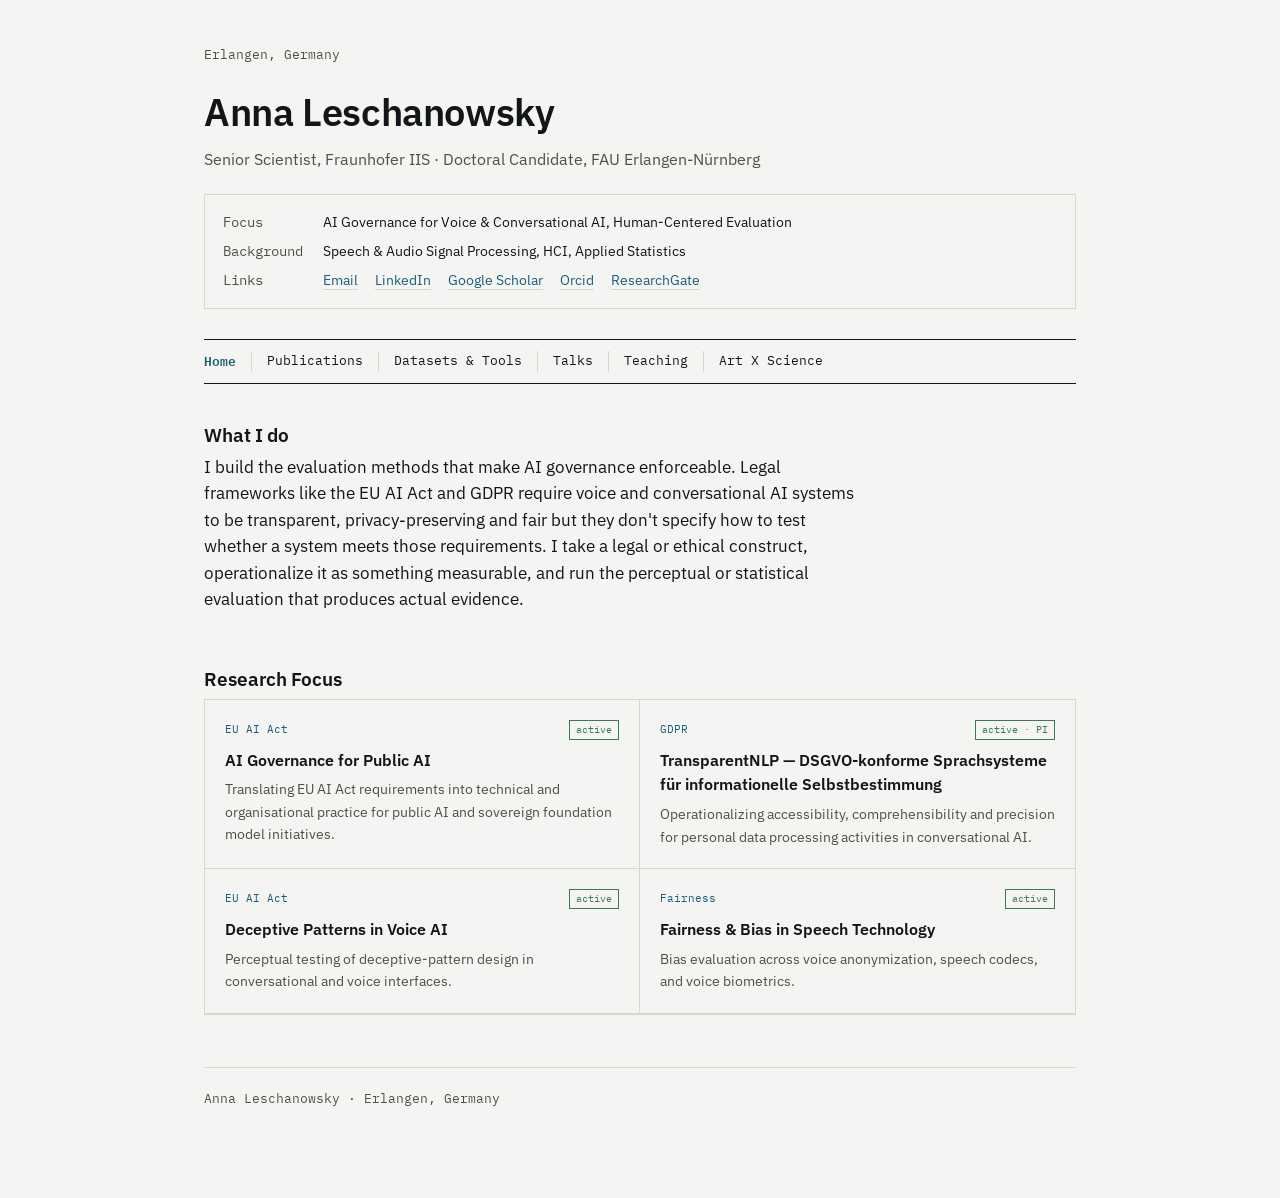
==== index.html @ e93a5f0f "Projects" ====
<!DOCTYPE html>
<html lang="en">
<head>
<meta charset="UTF-8">
<meta name="viewport" content="width=device-width, initial-scale=1">
<title>Anna Leschanowsky</title>
<link rel="preconnect" href="https://fonts.googleapis.com">
<link rel="preconnect" href="https://fonts.gstatic.com" crossorigin>
<link href="https://fonts.googleapis.com/css2?family=IBM+Plex+Sans:wght@400;500;600;700&family=IBM+Plex+Mono:wght@400;500;600&display=swap" rel="stylesheet">
<link rel="stylesheet" href="style.css">
</head>
<body>
<div class="page">

  <div class="topbar">
    <span>Erlangen, Germany</span>
  </div>

  <header class="hero">
    <h1>Anna Leschanowsky</h1>
    <div class="role">Senior Scientist, Fraunhofer IIS · Doctoral Candidate, FAU Erlangen-Nürnberg</div>
  </header>

  <dl class="spec">
    <dt>Focus</dt><dd>AI Governance for Voice &amp; Conversational AI, Human-Centered Evaluation</dd>
    <dt>Background</dt><dd>Speech &amp; Audio Signal Processing, HCI, Applied Statistics</dd>
    <dt>Links</dt><dd>
      <a href="mailto:anna.leschanowsky@iis.fraunhofer.de">Email</a>
      <a href="https://www.linkedin.com/in/anna-leschanowsky" target="_blank" rel="noopener">LinkedIn</a>
      <a href="https://scholar.google.com/citations?user=Ifxo1S4AAAAJ" target="_blank" rel="noopener">Google Scholar</a>
      <a href="https://orcid.org/0000-0003-2994-2336" target="_blank" rel="noopener">Orcid</a>
      <a href="https://www.researchgate.net/profile/Anna-Leschanowsky" target="_blank" rel="noopener">ResearchGate</a>
    </dd>
  </dl>

  <nav class="site-nav">
    <a href="index.html" class="current">Home</a>
    <a href="publications.html">Publications</a>
    <a href="tools.html">Datasets &amp; Tools</a>
    <a href="talks.html">Talks</a>
    <a href="teaching.html">Teaching</a>
    <a href="art.html">Art X Science</a>
  </nav>

  <section class="identity">
    <h2 class="section-title">What I do</h2>
    <p>I build the evaluation methods that make AI governance enforceable. Legal frameworks like the EU AI Act and GDPR require voice and conversational AI systems to be transparent, privacy-preserving and fair but they don't specify how to test whether a system meets those requirements. I take a legal or ethical construct, operationalize it as something measurable, and run the perceptual or statistical evaluation that produces actual evidence.</p>
  </section>

  <section>
    <div class="section-head">
      <h2 class="section-title">Research Focus</h2>
    </div>
    <div class="grid">
      <div class="card">
        <div class="tag-row"><span class="cite">EU AI Act</span><span class="status">active</span></div>
        <h3>AI Governance for Public AI</h3>
        <p>Translating EU AI Act requirements into technical and organisational practice for public AI and sovereign foundation model initiatives.</p>
      </div>
      <div class="card">
        <div class="tag-row"><span class="cite">GDPR</span><span class="status">active · PI</span></div>
        <h3>TransparentNLP — DSGVO-konforme Sprachsysteme für informationelle Selbstbestimmung</h3>
        <p>Operationalizing accessibility, comprehensibility and precision for personal data processing activities in conversational AI.</p>
      </div>
      <div class="card">
        <div class="tag-row"><span class="cite">EU AI Act</span><span class="status">active</span></div>
        <h3>Deceptive Patterns in Voice AI</h3>
        <p>Perceptual testing of deceptive-pattern design in conversational and voice interfaces.</p>
      </div>
      <div class="card">
        <div class="tag-row"><span class="cite">Fairness</span><span class="status">active</span></div>
        <h3>Fairness &amp; Bias in Speech Technology</h3>
        <p>Bias evaluation across voice anonymization, speech codecs, and voice biometrics.</p>
      </div>
    </div>
  </section>

  <footer>
    <span>Anna Leschanowsky · Erlangen, Germany</span>
  </footer>

</div>
</body>
</html>
---- style.css ----
:root{
  --bg:#F4F5F2;
  --ink:#12151A;
  --ink-soft:#4B5049;
  --line:#D5D8D0;
  --accent:#1D5C79;
  --accent2:#3B7A57;
  --badge:#B3792D;
}
*{box-sizing:border-box;}
html{scroll-behavior:smooth;}
body{
  margin:0;
  background:var(--bg);
  color:var(--ink);
  font-family:"IBM Plex Sans", sans-serif;
  font-size:16.5px;
  line-height:1.6;
  -webkit-font-smoothing:antialiased;
}
a{color:var(--accent);}
a:hover{color:var(--ink);}
a:focus-visible{outline:2px solid var(--accent); outline-offset:3px;}
code, .mono{font-family:"IBM Plex Mono", monospace;}

.page{
  max-width:920px;
  margin:0 auto;
  padding:44px 24px 90px;
}

/* ---------- Topbar ---------- */
.topbar{
  display:flex;
  justify-content:space-between;
  align-items:baseline;
  flex-wrap:wrap;
  gap:10px;
  font-family:"IBM Plex Mono", monospace;
  font-size:12.5px;
  color:var(--ink-soft);
  margin-bottom:18px;
}
.topbar a{color:var(--ink-soft); text-decoration:none; border-bottom:1px solid var(--line);}
.topbar a:hover{color:var(--accent); border-bottom-color:var(--accent);}

header.hero h1{
  font-size:clamp(28px, 5vw, 38px);
  font-weight:600;
  margin:0 0 4px;
  letter-spacing:-0.01em;
}
header.hero .role{
  font-size:15.5px;
  color:var(--ink-soft);
  margin-bottom:22px;
}

/* Spec table */
.spec{
  display:grid;
  grid-template-columns:max-content 1fr;
  gap:7px 20px;
  font-size:14px;
  border:1px solid var(--line);
  padding:16px 18px;
  margin-bottom:30px;
}
.spec dt{
  font-family:"IBM Plex Mono", monospace;
  color:var(--ink-soft);
  white-space:nowrap;
}
.spec dd{margin:0;}
.spec dd a{margin-right:14px; text-decoration:none; border-bottom:1px solid var(--line);}
.spec dd a:hover{border-bottom-color:var(--accent); color:var(--accent);}

/* Site nav */
.site-nav{
  display:flex;
  flex-wrap:wrap;
  font-family:"IBM Plex Mono", monospace;
  font-size:13px;
  border-top:1px solid var(--ink);
  border-bottom:1px solid var(--ink);
  padding:11px 0;
  margin-bottom:36px;
}
.site-nav a{
  color:var(--ink);
  text-decoration:none;
  padding:0 15px;
  border-left:1px solid var(--line);
}
.site-nav a:first-child{border-left:none; padding-left:0;}
.site-nav a:hover{color:var(--accent);}
.site-nav a.current{color:var(--accent); font-weight:600;}

h2.section-title{
  font-size:19px;
  font-weight:600;
  margin:0 0 4px;
}
p.section-sub{
  font-size:14px;
  color:var(--ink-soft);
  margin:0 0 20px;
  max-width:64ch;
}
section{margin-bottom:52px;}

/* Identity statement */
.identity p{
  font-size:16.5px;
  max-width:66ch;
  margin:0 0 14px;
}
.identity p.detail{
  font-size:14.5px;
  color:var(--ink-soft);
}

/* Pipeline diagram */
.pipeline{
  display:flex;
  align-items:stretch;
  gap:0;
  flex-wrap:wrap;
  margin:26px 0 8px;
  border:1px solid var(--line);
}
.pipeline .step{
  flex:1 1 0;
  min-width:150px;
  padding:16px 16px;
  border-right:1px solid var(--line);
  position:relative;
}
.pipeline .step:last-child{border-right:none;}
.pipeline .step .k{
  font-family:"IBM Plex Mono", monospace;
  font-size:10.5px;
  color:var(--accent);
  display:block;
  margin-bottom:6px;
}
.pipeline .step .v{
  font-size:14px;
  line-height:1.4;
}
.pipeline .step::after{
  content:"→";
  position:absolute;
  right:-11px;
  top:50%;
  transform:translateY(-50%);
  color:var(--ink-soft);
  font-size:14px;
  z-index:1;
}
.pipeline .step:last-child::after{content:"";}
@media (max-width:700px){
  .pipeline{flex-direction:column;}
  .pipeline .step{border-right:none; border-bottom:1px solid var(--line);}
  .pipeline .step:last-child{border-bottom:none;}
  .pipeline .step::after{content:"↓"; right:auto; left:16px; top:auto; bottom:-11px;}
  .pipeline .step:last-child::after{content:"";}
}
.pipeline-example{
  font-family:"IBM Plex Mono", monospace;
  font-size:12px;
  color:var(--ink-soft);
  margin-bottom:40px;
}

/* Focus grid */
.grid{
  display:grid;
  grid-template-columns:1fr 1fr;
  gap:0;
  border:1px solid var(--line);
}
.card{
  padding:20px;
  border-right:1px solid var(--line);
  border-bottom:1px solid var(--line);
}
.grid .card:nth-child(2n){border-right:none;}
@media (max-width:640px){
  .grid{grid-template-columns:1fr;}
  .card{border-right:none;}
}
.card .tag-row{
  display:flex;
  justify-content:space-between;
  align-items:baseline;
  margin-bottom:8px;
  gap:8px;
}
.card .cite{
  font-family:"IBM Plex Mono", monospace;
  font-size:11px;
  color:var(--accent);
}
.card .status{
  font-family:"IBM Plex Mono", monospace;
  font-size:10px;
  color:var(--accent2);
  border:1px solid var(--accent2);
  padding:1px 6px;
  white-space:nowrap;
}
.card h3{
  font-size:15.5px;
  font-weight:600;
  margin:0 0 6px;
}
.card p{
  font-size:14px;
  color:var(--ink-soft);
  margin:0;
}
.card .stack{
  margin-top:10px;
  font-family:"IBM Plex Mono", monospace;
  font-size:11px;
  color:var(--ink-soft);
}

/* Toolkit tags */
.toolkit{
  display:flex;
  flex-wrap:wrap;
  gap:8px;
}
.toolkit span{
  font-family:"IBM Plex Mono", monospace;
  font-size:12px;
  border:1px solid var(--line);
  padding:4px 9px;
  color:var(--ink-soft);
}

/* Changelog (publications) */
.changelog-group{margin-bottom:30px;}
.changelog-group h3{
  font-family:"IBM Plex Mono", monospace;
  font-size:13px;
  font-weight:600;
  color:var(--ink);
  border-bottom:1px solid var(--ink);
  padding-bottom:6px;
  margin:0 0 4px;
}
.entry{
  display:grid;
  grid-template-columns:96px 1fr;
  gap:4px 18px;
  padding:14px 0;
  border-bottom:1px solid var(--line);
}
.changelog-group .entry:first-of-type{border-top:none;}
.entry .tag{
  font-family:"IBM Plex Mono", monospace;
  font-size:11.5px;
  color:var(--accent);
  padding-top:2px;
}
.entry .body h4{
  font-size:15px;
  font-weight:500;
  margin:0 0 4px;
  line-height:1.4;
}
.entry .body h4 a{color:var(--ink); text-decoration:none;}
.entry .body h4 a:hover{color:var(--accent);}
.entry .body .links{
  font-family:"IBM Plex Mono", monospace;
  font-size:11.5px;
}
.entry .body .links a{margin-right:12px; text-decoration:none;}
.entry .body .badge{color:var(--badge);}
@media (max-width:520px){
  .entry{grid-template-columns:1fr;}
}

/* teaser links */
.teaser-link{
  font-family:"IBM Plex Mono", monospace;
  font-size:12.5px;
  text-decoration:none;
  color:var(--ink-soft);
}
.teaser-link:hover{color:var(--accent);}
.section-head{
  display:flex;
  justify-content:space-between;
  align-items:baseline;
  gap:10px;
  flex-wrap:wrap;
}

/* Course blocks (full seminar descriptions) */
.course{
  border:1px solid var(--line);
  padding:20px 22px;
  margin-bottom:16px;
}
.course h3{
  font-size:16px;
  font-weight:600;
  margin:0 0 4px;
}
.course .meta{
  font-family:"IBM Plex Mono", monospace;
  font-size:12px;
  color:var(--accent);
  margin-bottom:10px;
}
.course p{
  font-size:14.5px;
  color:var(--ink-soft);
  margin:0;
  max-width:70ch;
}

/* Plain list (student supervision, etc.) */
ul.plain-list{
  list-style:none;
  margin:0;
  padding:0;
}
ul.plain-list li{
  padding:9px 0;
  border-top:1px solid var(--line);
  font-size:14.5px;
  display:flex;
  justify-content:space-between;
  flex-wrap:wrap;
  gap:6px;
}
ul.plain-list li:first-child{border-top:none;}
ul.plain-list li .role{
  font-family:"IBM Plex Mono", monospace;
  font-size:12.5px;
  color:var(--ink-soft);
}

.entry .body .authors{
  font-family:"IBM Plex Mono", monospace;
  font-size:12px;
  color:var(--ink-soft);
  margin:2px 0 6px;
  line-height:1.5;
}

footer{
  font-family:"IBM Plex Mono", monospace;
  font-size:12.5px;
  color:var(--ink-soft);
  border-top:1px solid var(--line);
  padding-top:20px;
  margin-top:50px;
  display:flex;
  justify-content:space-between;
  flex-wrap:wrap;
  gap:10px;
}
footer a{color:var(--ink-soft);}
footer a:hover{color:var(--accent);}
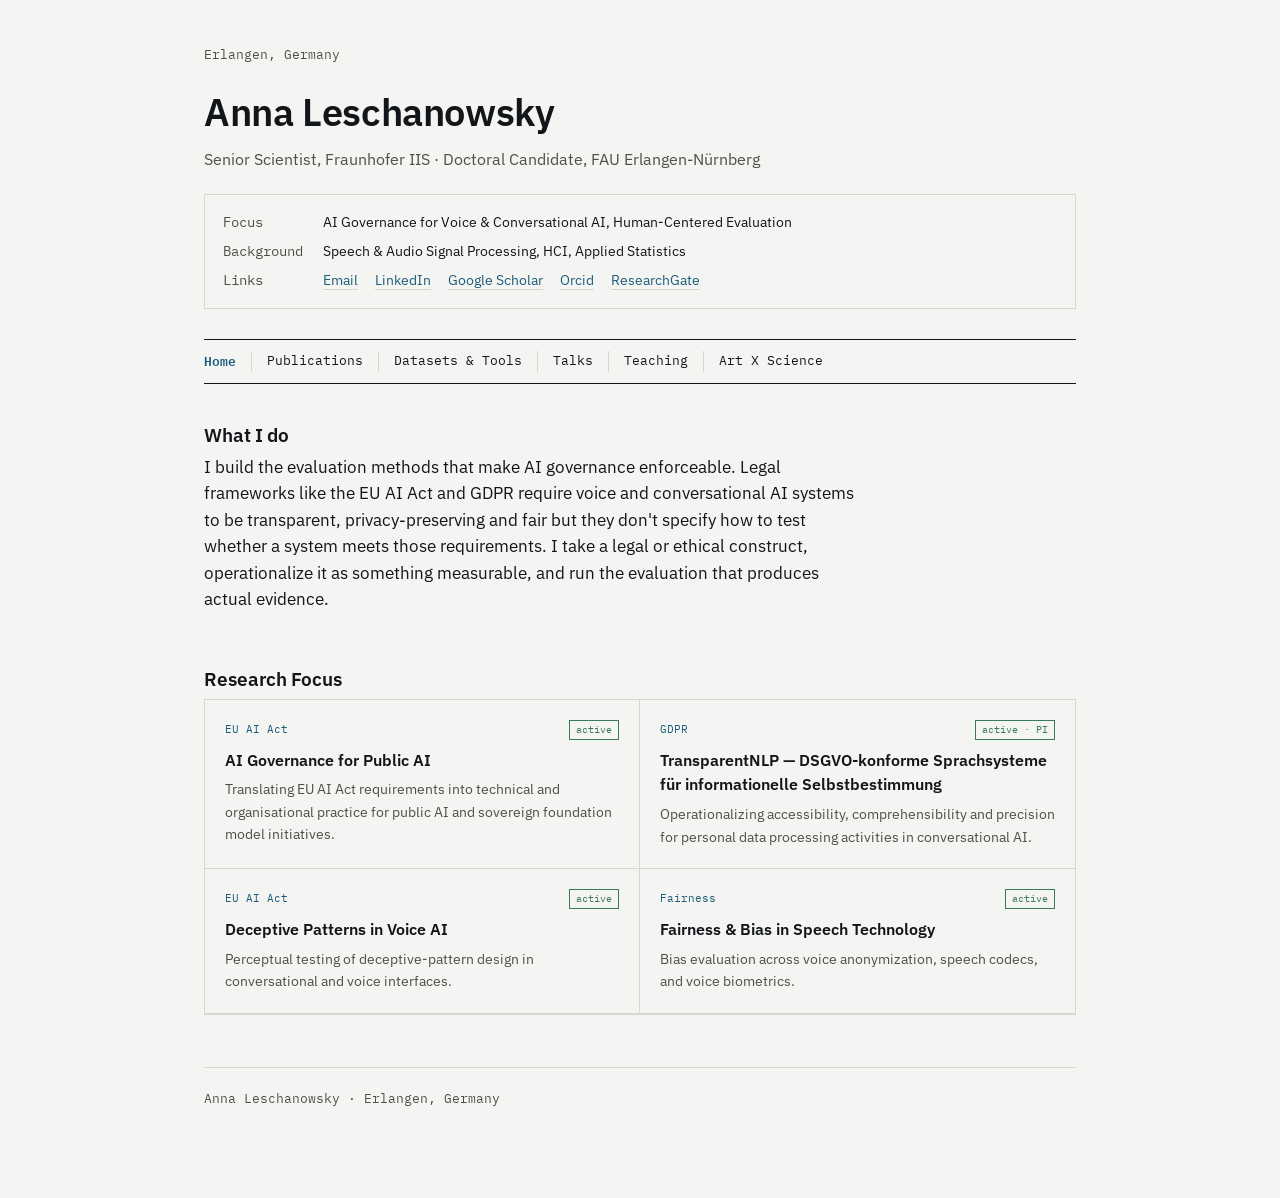
==== commit 8a2ba56a: "Remove Google API" ====
--- a/index.html
+++ b/index.html
@@ -4,9 +4,6 @@
 <meta charset="UTF-8">
 <meta name="viewport" content="width=device-width, initial-scale=1">
 <title>Anna Leschanowsky</title>
-<link rel="preconnect" href="https://fonts.googleapis.com">
-<link rel="preconnect" href="https://fonts.gstatic.com" crossorigin>
-<link href="https://fonts.googleapis.com/css2?family=IBM+Plex+Sans:wght@400;500;600;700&family=IBM+Plex+Mono:wght@400;500;600&display=swap" rel="stylesheet">
 <link rel="stylesheet" href="style.css">
 </head>
 <body>
@@ -44,7 +41,7 @@
 
   <section class="identity">
     <h2 class="section-title">What I do</h2>
-    <p>I build the evaluation methods that make AI governance enforceable. Legal frameworks like the EU AI Act and GDPR require voice and conversational AI systems to be transparent, privacy-preserving and fair but they don't specify how to test whether a system meets those requirements. I take a legal or ethical construct, operationalize it as something measurable, and run the perceptual or statistical evaluation that produces actual evidence.</p>
+    <p>I build the evaluation methods that make AI governance enforceable. Legal frameworks like the EU AI Act and GDPR require voice and conversational AI systems to be transparent, privacy-preserving and fair but they don't specify how to test whether a system meets those requirements. I take a legal or ethical construct, operationalize it as something measurable, and run the evaluation that produces actual evidence.</p>
   </section>
 
   <section>
--- a/style.css
+++ b/style.css
@@ -1,3 +1,53 @@
+@font-face{
+  font-family:"IBM Plex Sans";
+  src:url("fonts/ibm-plex-sans-400.woff2") format("woff2");
+  font-weight:400;
+  font-style:normal;
+  font-display:swap;
+}
+@font-face{
+  font-family:"IBM Plex Sans";
+  src:url("fonts/ibm-plex-sans-500.woff2") format("woff2");
+  font-weight:500;
+  font-style:normal;
+  font-display:swap;
+}
+@font-face{
+  font-family:"IBM Plex Sans";
+  src:url("fonts/ibm-plex-sans-600.woff2") format("woff2");
+  font-weight:600;
+  font-style:normal;
+  font-display:swap;
+}
+@font-face{
+  font-family:"IBM Plex Sans";
+  src:url("fonts/ibm-plex-sans-700.woff2") format("woff2");
+  font-weight:700;
+  font-style:normal;
+  font-display:swap;
+}
+@font-face{
+  font-family:"IBM Plex Mono";
+  src:url("fonts/ibm-plex-mono-400.woff2") format("woff2");
+  font-weight:400;
+  font-style:normal;
+  font-display:swap;
+}
+@font-face{
+  font-family:"IBM Plex Mono";
+  src:url("fonts/ibm-plex-mono-500.woff2") format("woff2");
+  font-weight:500;
+  font-style:normal;
+  font-display:swap;
+}
+@font-face{
+  font-family:"IBM Plex Mono";
+  src:url("fonts/ibm-plex-mono-600.woff2") format("woff2");
+  font-weight:600;
+  font-style:normal;
+  font-display:swap;
+}
+
 :root{
   --bg:#F4F5F2;
   --ink:#12151A;
@@ -354,6 +404,16 @@
   line-height:1.5;
 }
 
+.card img{
+  display:block;
+  width:100%;
+  height:auto;
+  max-height:420px;
+  object-fit:cover;
+  border:1px solid var(--line);
+  margin:12px 0;
+}
+
 footer{
   font-family:"IBM Plex Mono", monospace;
   font-size:12.5px;
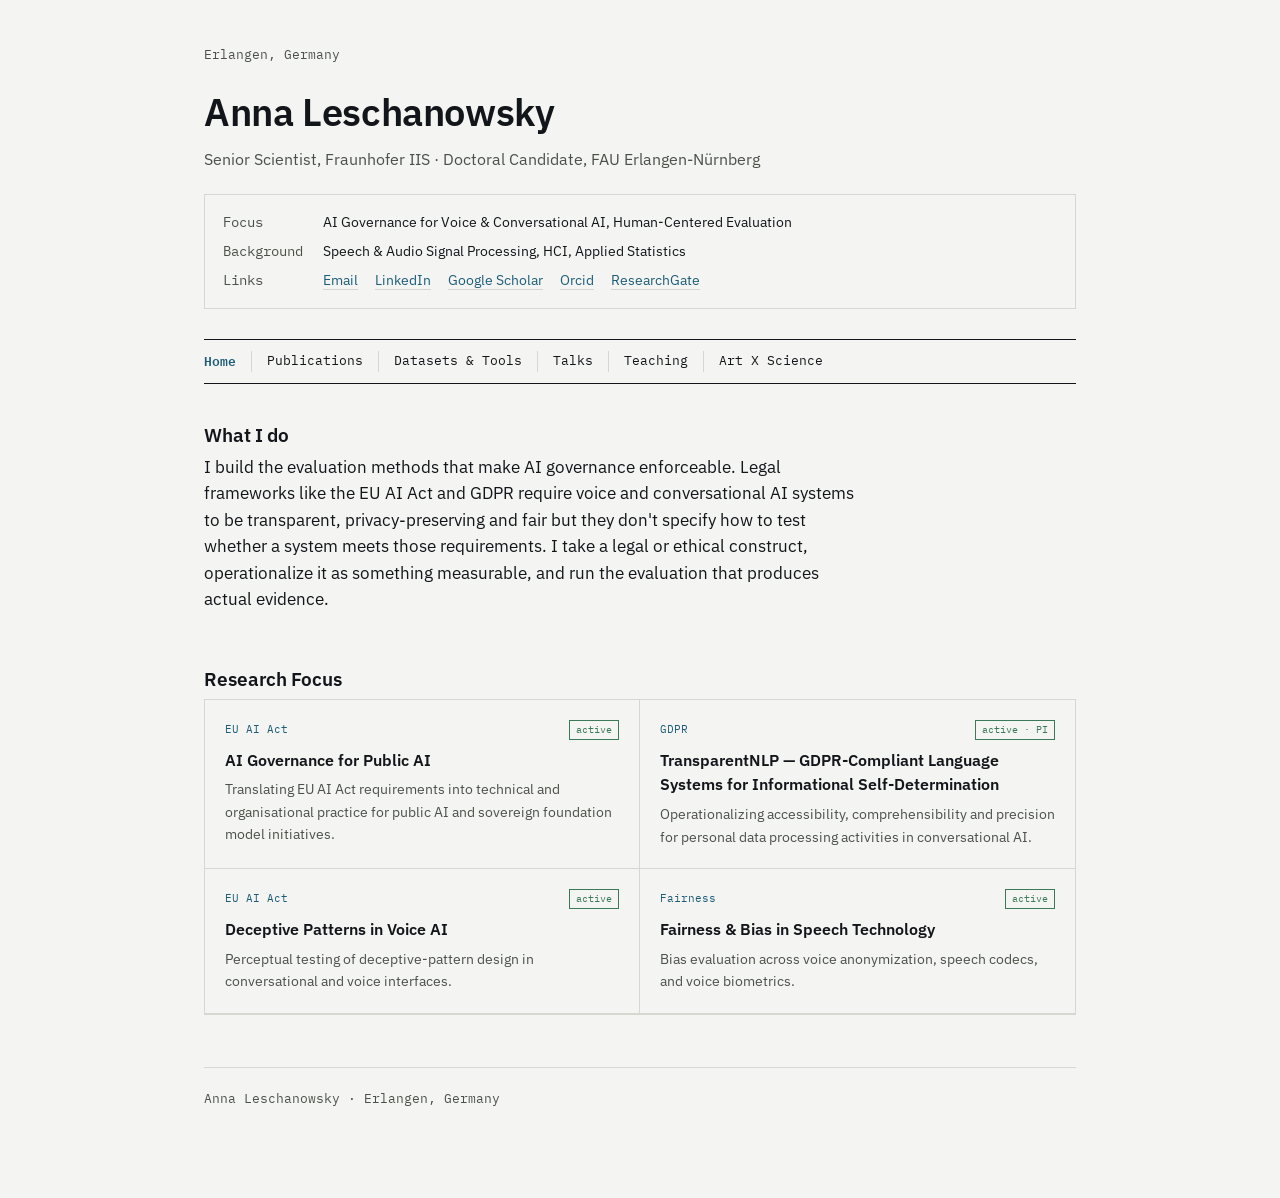
==== commit 99c5ff96: "Publication Update" ====
--- a/index.html
+++ b/index.html
@@ -56,7 +56,7 @@
       </div>
       <div class="card">
         <div class="tag-row"><span class="cite">GDPR</span><span class="status">active · PI</span></div>
-        <h3>TransparentNLP — DSGVO-konforme Sprachsysteme für informationelle Selbstbestimmung</h3>
+        <h3>TransparentNLP — GDPR-Compliant Language Systems for Informational Self-Determination</h3>
         <p>Operationalizing accessibility, comprehensibility and precision for personal data processing activities in conversational AI.</p>
       </div>
       <div class="card">
--- a/style.css
+++ b/style.css
@@ -56,6 +56,8 @@
   --accent:#1D5C79;
   --accent2:#3B7A57;
   --badge:#B3792D;
+  --theme-policy:#6B4058;
+  --theme-methods:#8A8D86;
 }
 *{box-sizing:border-box;}
 html{scroll-behavior:smooth;}
@@ -427,4 +429,4 @@
   gap:10px;
 }
 footer a{color:var(--ink-soft);}
-footer a:hover{color:var(--accent);}
+footer a:hover{color:var(--accent);}
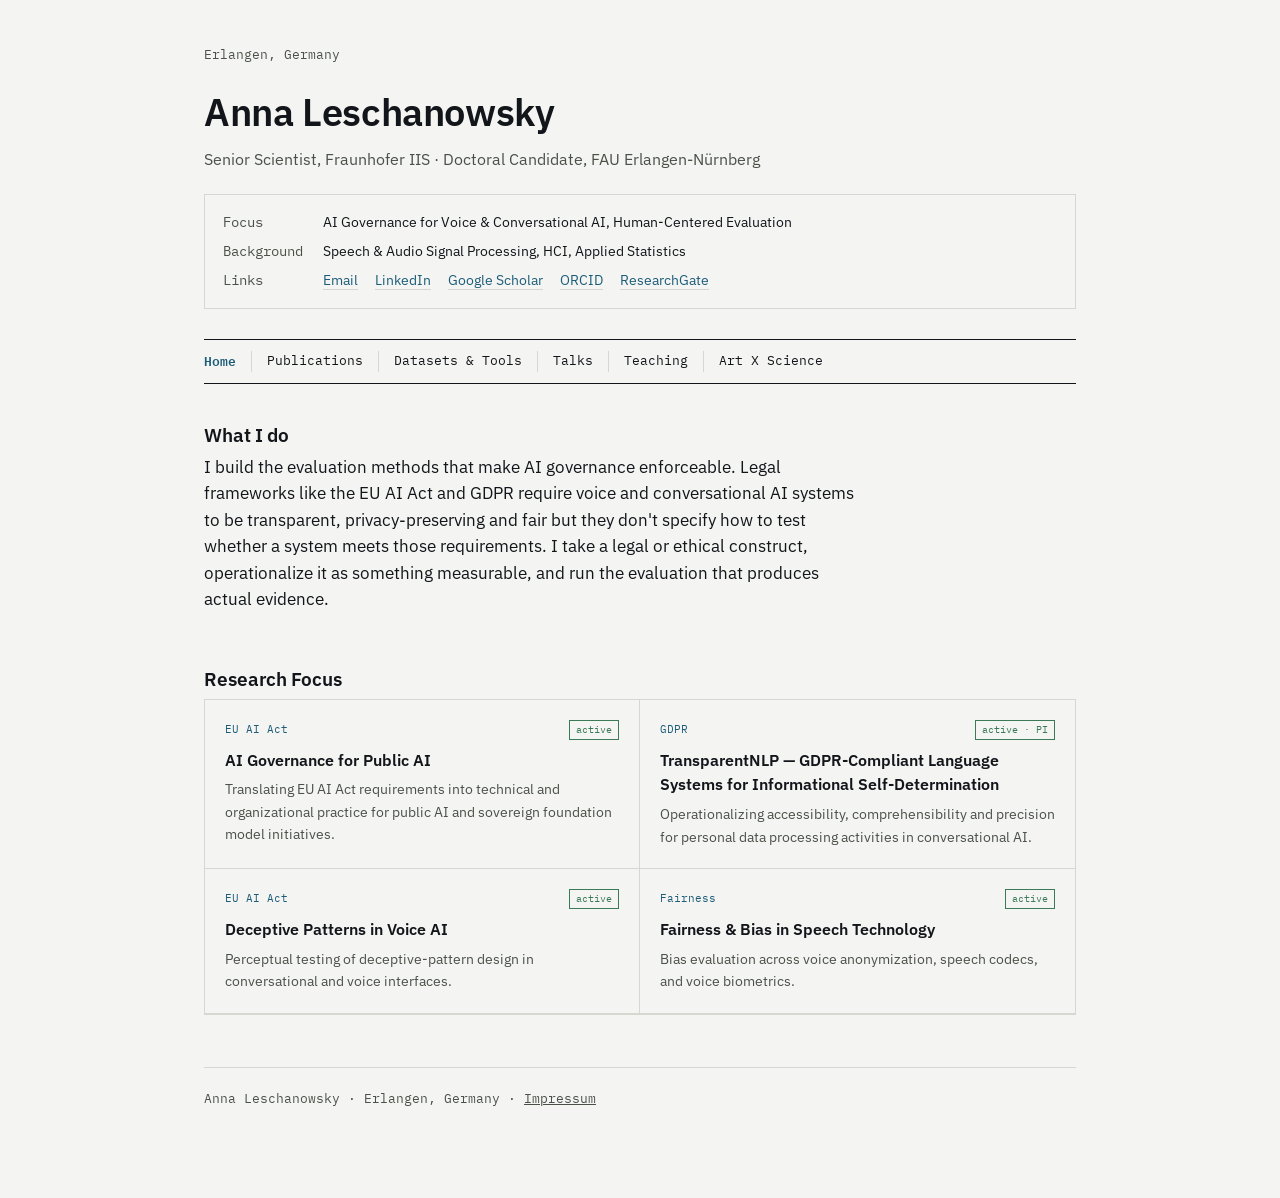
==== commit 2d0bb8fd: "Update pages" ====
--- a/index.html
+++ b/index.html
@@ -22,10 +22,10 @@
     <dt>Focus</dt><dd>AI Governance for Voice &amp; Conversational AI, Human-Centered Evaluation</dd>
     <dt>Background</dt><dd>Speech &amp; Audio Signal Processing, HCI, Applied Statistics</dd>
     <dt>Links</dt><dd>
-      <a href="mailto:anna.leschanowsky@iis.fraunhofer.de">Email</a>
+      <a href="mailto:anna.leschanowsky@fau.de">Email</a>
       <a href="https://www.linkedin.com/in/anna-leschanowsky" target="_blank" rel="noopener">LinkedIn</a>
       <a href="https://scholar.google.com/citations?user=Ifxo1S4AAAAJ" target="_blank" rel="noopener">Google Scholar</a>
-      <a href="https://orcid.org/0000-0003-2994-2336" target="_blank" rel="noopener">Orcid</a>
+      <a href="https://orcid.org/0000-0003-2994-2336" target="_blank" rel="noopener">ORCID</a>
       <a href="https://www.researchgate.net/profile/Anna-Leschanowsky" target="_blank" rel="noopener">ResearchGate</a>
     </dd>
   </dl>
@@ -52,7 +52,7 @@
       <div class="card">
         <div class="tag-row"><span class="cite">EU AI Act</span><span class="status">active</span></div>
         <h3>AI Governance for Public AI</h3>
-        <p>Translating EU AI Act requirements into technical and organisational practice for public AI and sovereign foundation model initiatives.</p>
+        <p>Translating EU AI Act requirements into technical and organizational practice for public AI and sovereign foundation model initiatives.</p>
       </div>
       <div class="card">
         <div class="tag-row"><span class="cite">GDPR</span><span class="status">active · PI</span></div>
@@ -73,7 +73,7 @@
   </section>
 
   <footer>
-    <span>Anna Leschanowsky · Erlangen, Germany</span>
+    <span>Anna Leschanowsky · Erlangen, Germany · <a href="impressum.html">Impressum</a></span>
   </footer>
 
 </div>
--- a/style.css
+++ b/style.css
@@ -416,6 +416,24 @@
   margin:12px 0;
 }
 
+.quote{
+  border-left:3px solid var(--accent);
+  padding:10px 18px;
+  margin:16px 0;
+  font-style:italic;
+  color:var(--ink-soft);
+  font-size:15px;
+  line-height:1.6;
+}
+.quote .attribution{
+  display:block;
+  margin-top:8px;
+  font-style:normal;
+  font-family:"IBM Plex Mono",monospace;
+  font-size:12px;
+  color:var(--ink-soft);
+}
+
 footer{
   font-family:"IBM Plex Mono", monospace;
   font-size:12.5px;
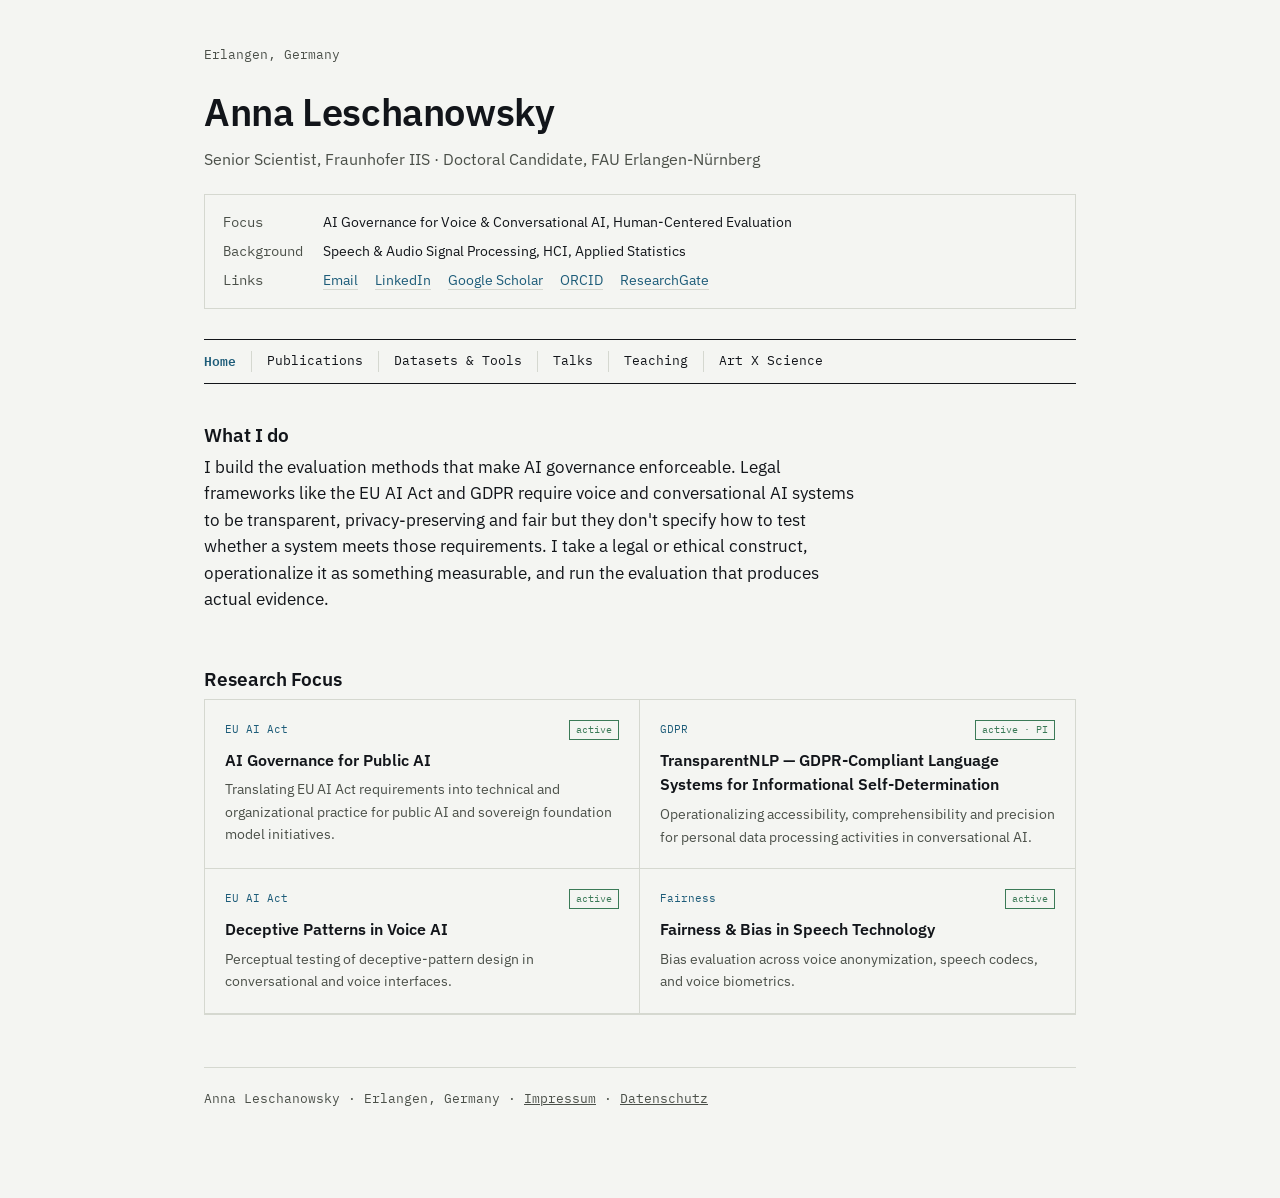
==== commit 3a305dae: "Update pages" ====
--- a/index.html
+++ b/index.html
@@ -73,7 +73,7 @@
   </section>
 
   <footer>
-    <span>Anna Leschanowsky · Erlangen, Germany · <a href="impressum.html">Impressum</a></span>
+    <span>Anna Leschanowsky · Erlangen, Germany · <a href="impressum.html">Impressum</a> · <a href="datenschutz.html">Datenschutz</a></span>
   </footer>
 
 </div>
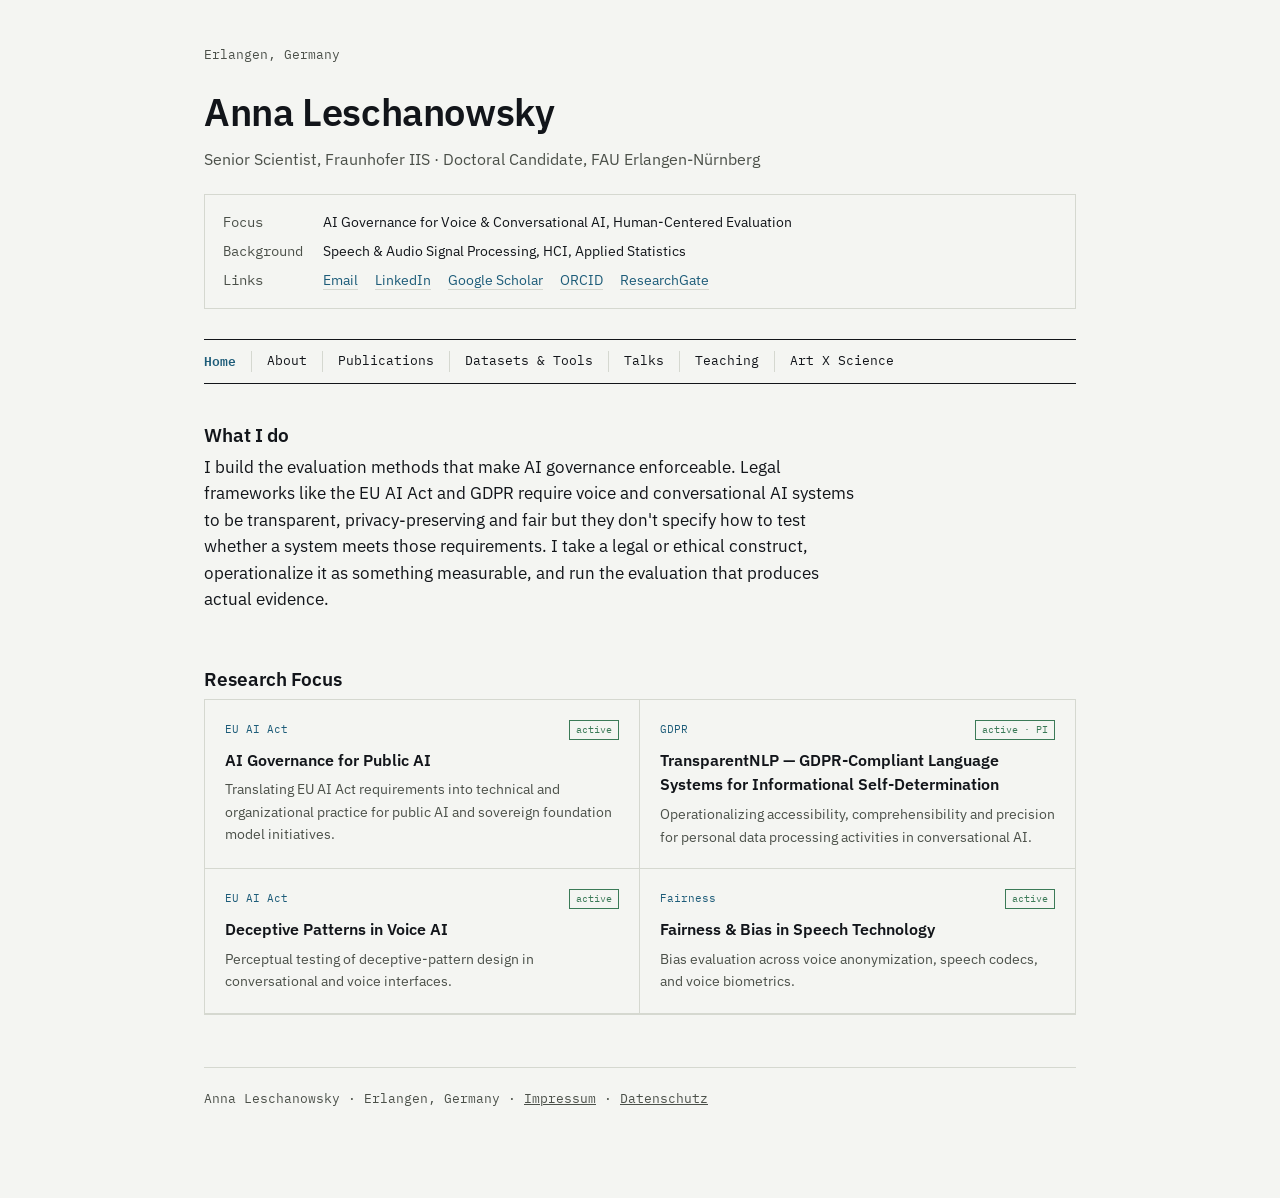
==== commit 84c9fca2: "Add about.html" ====
--- a/index.html
+++ b/index.html
@@ -32,6 +32,7 @@
 
   <nav class="site-nav">
     <a href="index.html" class="current">Home</a>
+    <a href="about.html">About</a>
     <a href="publications.html">Publications</a>
     <a href="tools.html">Datasets &amp; Tools</a>
     <a href="talks.html">Talks</a>
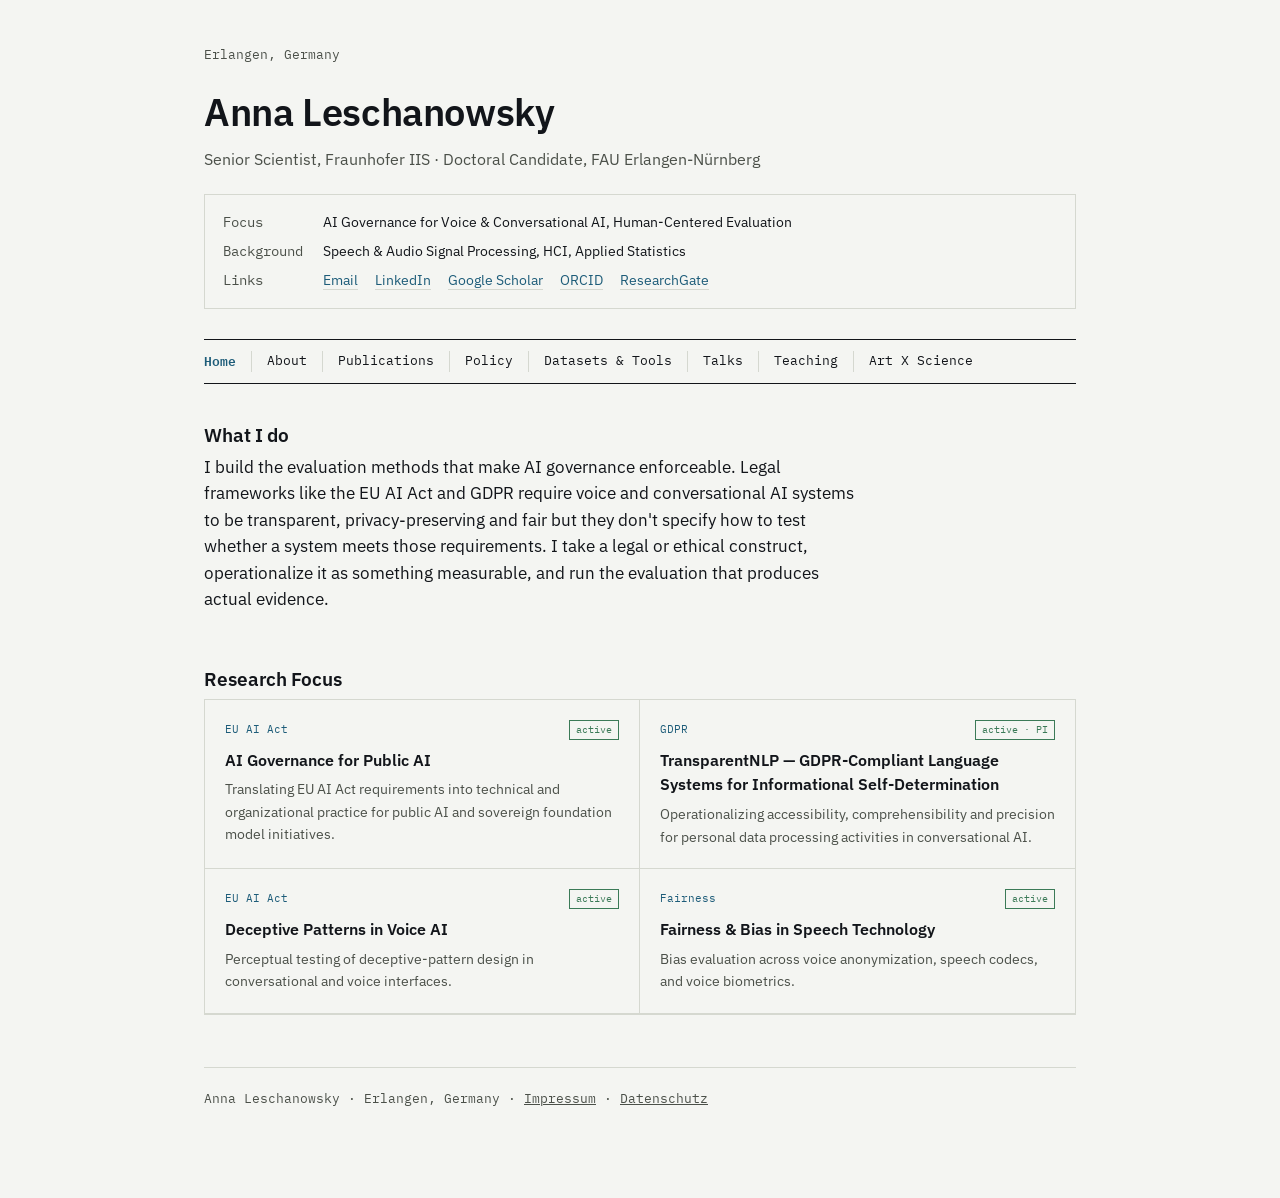
==== commit e375ff36: "Add policy page" ====
--- a/index.html
+++ b/index.html
@@ -34,6 +34,7 @@
     <a href="index.html" class="current">Home</a>
     <a href="about.html">About</a>
     <a href="publications.html">Publications</a>
+    <a href="policy.html">Policy</a>
     <a href="tools.html">Datasets &amp; Tools</a>
     <a href="talks.html">Talks</a>
     <a href="teaching.html">Teaching</a>
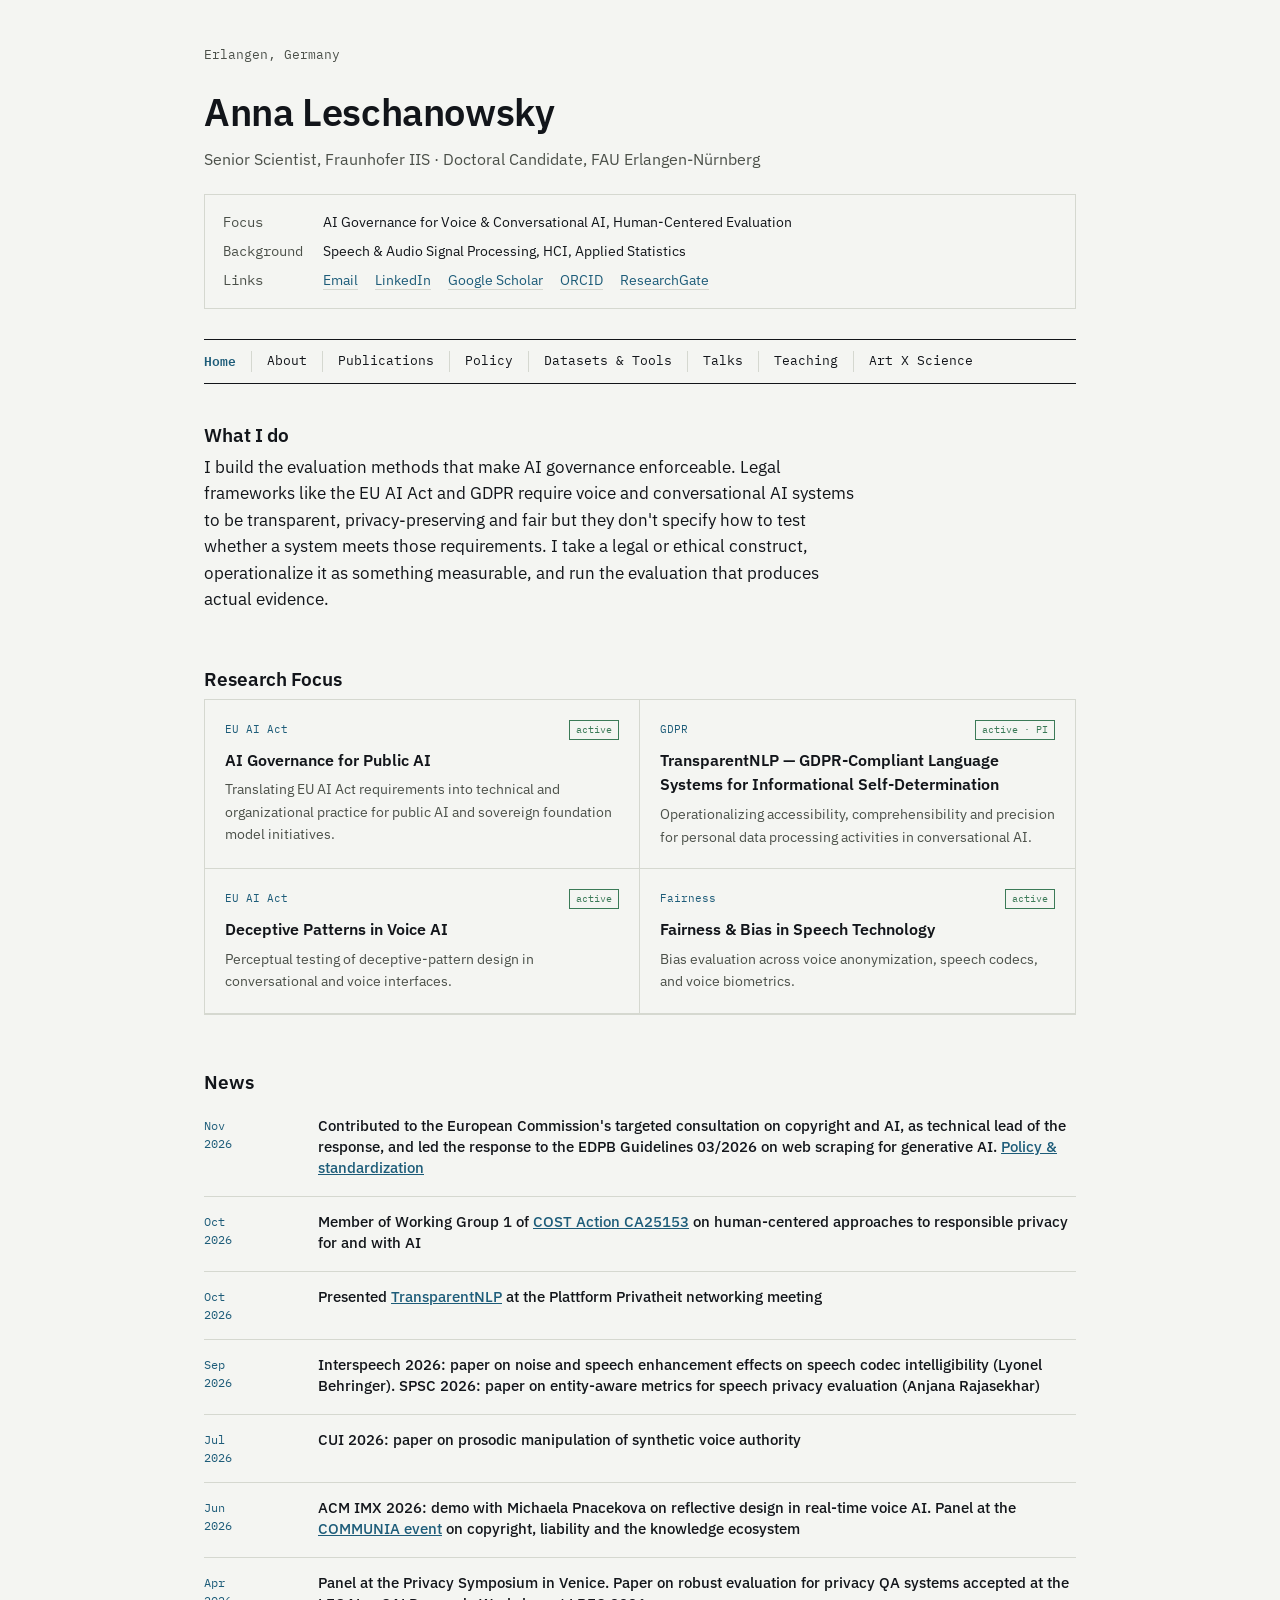
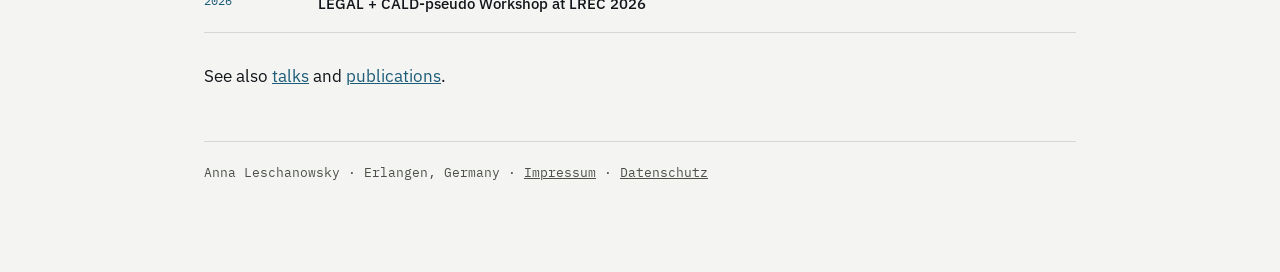
==== commit 87706c47: "Update index" ====
--- a/index.html
+++ b/index.html
@@ -74,6 +74,43 @@
     </div>
   </section>
 
+  <section>
+    <div class="section-head">
+      <h2 class="section-title">News</h2>
+    </div>
+    <div class="changelog-group">
+      <div class="entry">
+        <div class="tag">Nov<br>2026</div>
+        <div class="body"><h4>Contributed to the European Commission's targeted consultation on copyright and AI, as technical lead of the response, and led the response to the EDPB Guidelines 03/2026 on web scraping for generative AI. <a style="color:var(--accent);text-decoration:underline;font-weight:inherit" href="policy.html">Policy &amp; standardization</a></h4></div>
+      </div>
+      <div class="entry">
+        <div class="tag">Oct<br>2026</div>
+        <div class="body"><h4>Member of Working Group 1 of <a style="color:var(--accent);text-decoration:underline;font-weight:inherit" href="https://www.cost.eu/actions/CA25153/#tabs+Name:Description" target="_blank" rel="noopener">COST Action CA25153</a> on human-centered approaches to responsible privacy for and with AI</h4></div>
+      </div>
+      <div class="entry">
+        <div class="tag">Oct<br>2026</div>
+        <div class="body"><h4>Presented <a style="color:var(--accent);text-decoration:underline;font-weight:inherit" href="https://www.forschung-it-sicherheit-kommunikationssysteme.de/projekte/transparentnlp" target="_blank" rel="noopener">TransparentNLP</a> at the Plattform Privatheit networking meeting</h4></div>
+      </div>
+      <div class="entry">
+        <div class="tag">Sep<br>2026</div>
+        <div class="body"><h4>Interspeech 2026: paper on noise and speech enhancement effects on speech codec intelligibility (Lyonel Behringer). SPSC 2026: paper on entity-aware metrics for speech privacy evaluation (Anjana Rajasekhar)</h4></div>
+      </div>
+      <div class="entry">
+        <div class="tag">Jul<br>2026</div>
+        <div class="body"><h4>CUI 2026: paper on prosodic manipulation of synthetic voice authority</h4></div>
+      </div>
+      <div class="entry">
+        <div class="tag">Jun<br>2026</div>
+        <div class="body"><h4>ACM IMX 2026: demo with Michaela Pnacekova on reflective design in real-time voice AI. Panel at the <a style="color:var(--accent);text-decoration:underline;font-weight:inherit" href="https://communia-association.org/event/copyright-liability-and-the-knowledge-ecosystem/" target="_blank" rel="noopener">COMMUNIA event</a> on copyright, liability and the knowledge ecosystem</h4></div>
+      </div>
+      <div class="entry">
+        <div class="tag">Apr<br>2026</div>
+        <div class="body"><h4>Panel at the Privacy Symposium in Venice. Paper on robust evaluation for privacy QA systems accepted at the LEGAL + CALD-pseudo Workshop at LREC 2026</h4></div>
+      </div>
+    </div>
+    <p><span class="role">See also <a href="talks.html">talks</a> and <a href="publications.html">publications</a>.</span></p>
+  </section>
+
   <footer>
     <span>Anna Leschanowsky · Erlangen, Germany · <a href="impressum.html">Impressum</a> · <a href="datenschutz.html">Datenschutz</a></span>
   </footer>
